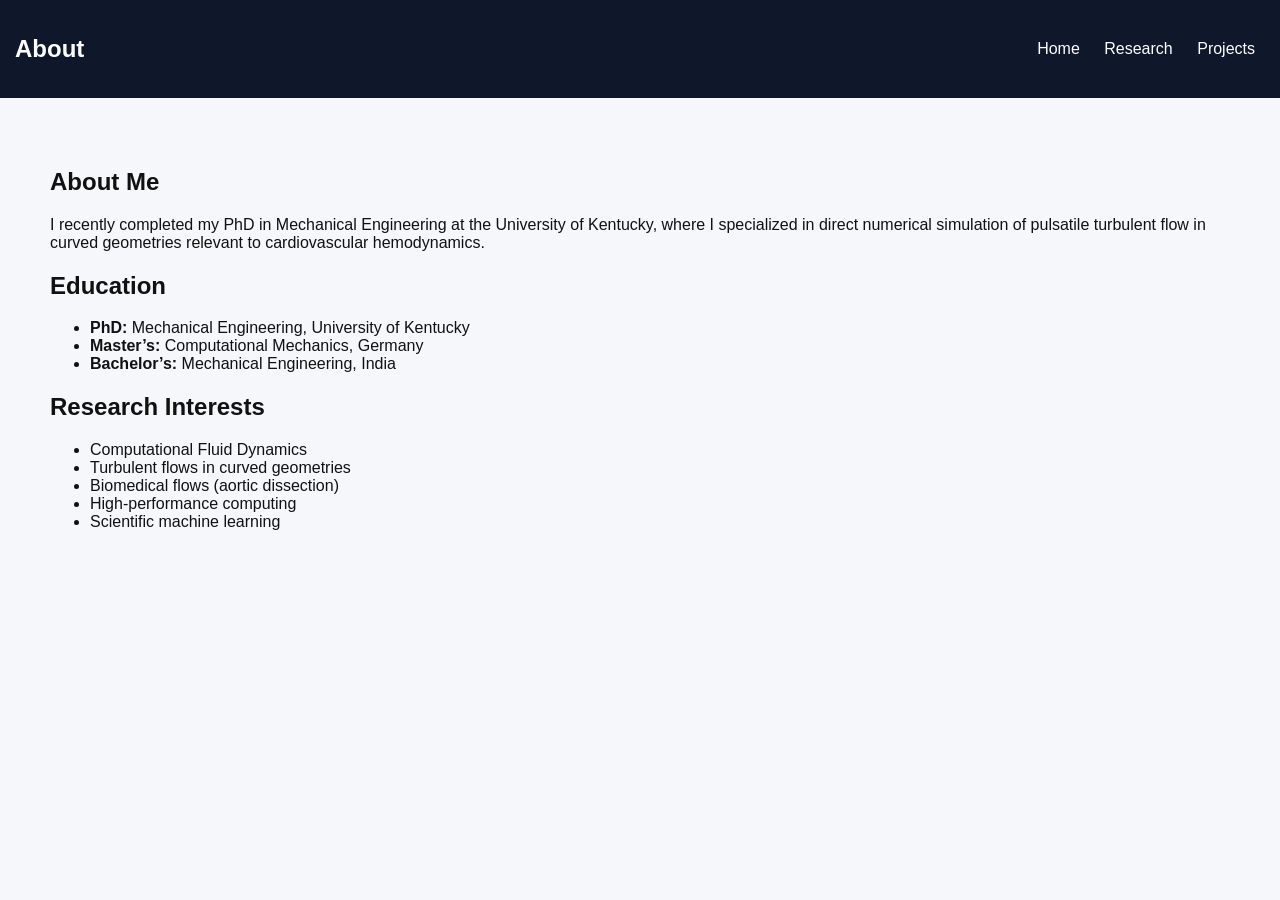
==== about.html @ f454775c "style change" ====
<!DOCTYPE html>
<html>

<head>
    <meta charset="UTF-8">
    <title>About - Gokul Anugrah</title>
    <link rel="stylesheet" href="css/style.css">
</head>

<body>

<header class="navbar">
    <h2 class="logo">About</h2>
    <nav>
        <a href="index.html">Home</a>
        <a href="research.html">Research</a>
        <a href="projects.html">Projects</a>
    </nav>
</header>

<section class="section">

    <h1>About Me</h1>

    <p>
        I recently completed my PhD in Mechanical Engineering at the University of Kentucky,
        where I specialized in direct numerical simulation of pulsatile turbulent flow in curved geometries
        relevant to cardiovascular hemodynamics.
    </p>

    <h2>Education</h2>

    <ul>
        <li><b>PhD:</b> Mechanical Engineering, University of Kentucky</li>
        <li><b>Master’s:</b> Computational Mechanics, Germany</li>
        <li><b>Bachelor’s:</b> Mechanical Engineering, India</li>
    </ul>

    <h2>Research Interests</h2>

    <ul>
        <li>Computational Fluid Dynamics</li>
        <li>Turbulent flows in curved geometries</li>
        <li>Biomedical flows (aortic dissection)</li>
        <li>High-performance computing</li>
        <li>Scientific machine learning</li>
    </ul>

</section>

</body>

</html>
---- css/style.css ----
body {
    font-family: Arial, sans-serif;
    margin: 0;
    background: #f5f7fb;
    color: #111;
}

.navbar {
    background: #0f172a;
    color: white;
    padding: 15px;
    display: flex;
    justify-content: space-between;
    align-items: center;
}

.navbar a {
    color: white;
    margin: 0 10px;
    text-decoration: none;
}

.hero {
    padding: 80px;
    text-align: center;
    background: #e0e7ff;
}

.section {
    padding: 50px;
}

.dark {
    background: #eef2ff;
}

.grid {
    display: flex;
    gap: 20px;
}

.card {
    background: white;
    padding: 20px;
    border-radius: 10px;
    box-shadow: 0px 2px 10px rgba(0,0,0,0.1);
    flex: 1;
}

.btn {
    background: #2563eb;
    color: white;
    padding: 10px 15px;
    text-decoration: none;
    margin: 5px;
    border-radius: 5px;
}

.btn.secondary {
    background: #111;
}
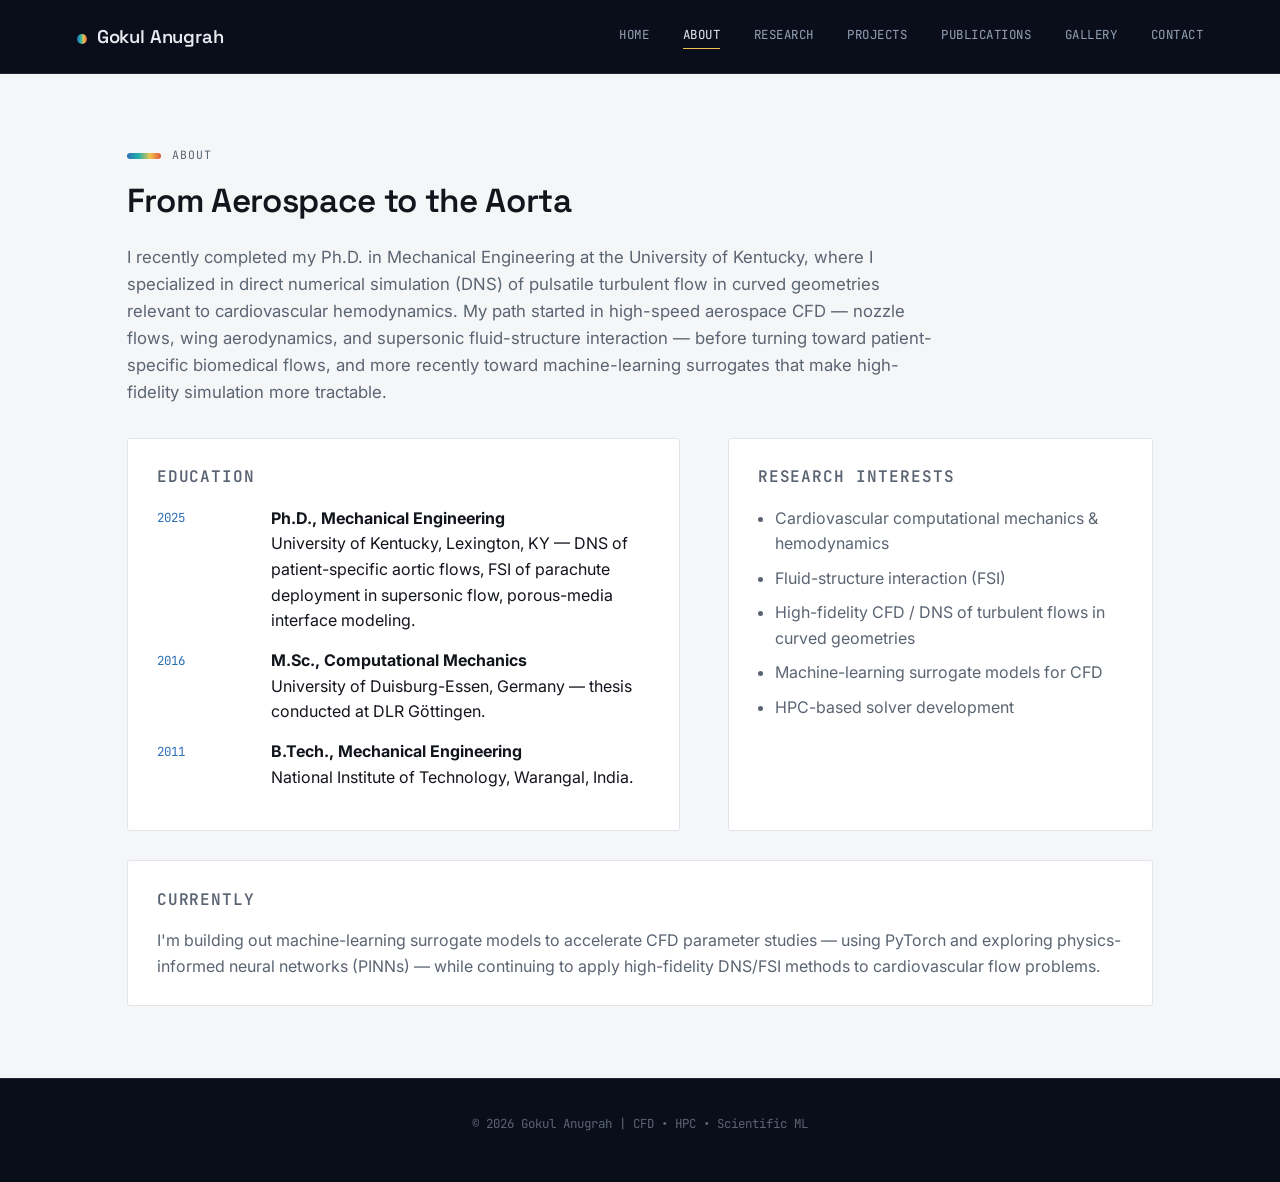
==== commit e38ddfee: "aesthetics" ====
--- a/about.html
+++ b/about.html
@@ -1,8 +1,9 @@
 <!DOCTYPE html>
-<html>
+<html lang="en">
 
 <head>
     <meta charset="UTF-8">
+    <meta name="viewport" content="width=device-width, initial-scale=1.0">
     <title>About - Gokul Anugrah</title>
     <link rel="stylesheet" href="css/style.css">
 </head>
@@ -10,43 +11,90 @@
 <body>
 
 <header class="navbar">
-    <h2 class="logo">About</h2>
+    <h2 class="logo">Gokul Anugrah</h2>
     <nav>
         <a href="index.html">Home</a>
+        <a href="about.html" class="active">About</a>
         <a href="research.html">Research</a>
         <a href="projects.html">Projects</a>
+        <a href="publications.html">Publications</a>
+        <a href="gallery.html">Gallery</a>
+        <a href="contact.html">Contact</a>
     </nav>
 </header>
 
 <section class="section">
 
-    <h1>About Me</h1>
+    <div class="section-label">
+        <span class="swatch" style="background: var(--flow-gradient);"></span>
+        <span>About</span>
+    </div>
+    <h1>From Aerospace to the Aorta</h1>
 
-    <p>
-        I recently completed my PhD in Mechanical Engineering at the University of Kentucky,
-        where I specialized in direct numerical simulation of pulsatile turbulent flow in curved geometries
-        relevant to cardiovascular hemodynamics.
+    <p class="lede">
+        I recently completed my Ph.D. in Mechanical Engineering at the University of Kentucky, where I
+        specialized in direct numerical simulation (DNS) of pulsatile turbulent flow in curved
+        geometries relevant to cardiovascular hemodynamics. My path started in high-speed aerospace
+        CFD — nozzle flows, wing aerodynamics, and supersonic fluid-structure interaction — before
+        turning toward patient-specific biomedical flows, and more recently toward machine-learning
+        surrogates that make high-fidelity simulation more tractable.
     </p>
 
-    <h2>Education</h2>
+    <div class="about-grid">
 
-    <ul>
-        <li><b>PhD:</b> Mechanical Engineering, University of Kentucky</li>
-        <li><b>Master’s:</b> Computational Mechanics, Germany</li>
-        <li><b>Bachelor’s:</b> Mechanical Engineering, India</li>
-    </ul>
+        <div class="about-block">
+            <h2>Education</h2>
+            <div class="timeline-item">
+                <span class="yr">2025</span>
+                <div>
+                    <b>Ph.D., Mechanical Engineering</b><br>
+                    University of Kentucky, Lexington, KY — DNS of patient-specific aortic flows,
+                    FSI of parachute deployment in supersonic flow, porous-media interface modeling.
+                </div>
+            </div>
+            <div class="timeline-item">
+                <span class="yr">2016</span>
+                <div>
+                    <b>M.Sc., Computational Mechanics</b><br>
+                    University of Duisburg-Essen, Germany — thesis conducted at DLR Göttingen.
+                </div>
+            </div>
+            <div class="timeline-item">
+                <span class="yr">2011</span>
+                <div>
+                    <b>B.Tech., Mechanical Engineering</b><br>
+                    National Institute of Technology, Warangal, India.
+                </div>
+            </div>
+        </div>
 
-    <h2>Research Interests</h2>
+        <div class="about-block">
+            <h2>Research Interests</h2>
+            <ul>
+                <li>Cardiovascular computational mechanics &amp; hemodynamics</li>
+                <li>Fluid-structure interaction (FSI)</li>
+                <li>High-fidelity CFD / DNS of turbulent flows in curved geometries</li>
+                <li>Machine-learning surrogate models for CFD</li>
+                <li>HPC-based solver development</li>
+            </ul>
+        </div>
 
-    <ul>
-        <li>Computational Fluid Dynamics</li>
-        <li>Turbulent flows in curved geometries</li>
-        <li>Biomedical flows (aortic dissection)</li>
-        <li>High-performance computing</li>
-        <li>Scientific machine learning</li>
-    </ul>
+    </div>
+
+    <div class="about-block" style="margin-top: 1.8rem;">
+        <h2>Currently</h2>
+        <p style="margin-bottom:0;">
+            I'm building out machine-learning surrogate models to accelerate CFD parameter studies —
+            using PyTorch and exploring physics-informed neural networks (PINNs) — while continuing to
+            apply high-fidelity DNS/FSI methods to cardiovascular flow problems.
+        </p>
+    </div>
 
 </section>
+
+<footer>
+    <p>© 2026 Gokul Anugrah | CFD • HPC • Scientific ML</p>
+</footer>
 
 </body>
 
--- a/css/style.css
+++ b/css/style.css
@@ -1,61 +1,451 @@
+/* ============================================================
+   Gokul Anugrah — Site Stylesheet
+   Design language: grounded in CFD post-processing conventions —
+   dark contour-plot backgrounds, a velocity-magnitude colorbar
+   (blue -> teal -> amber -> red) used as a recurring signature,
+   and monospace "figure caption" data tags on gallery cards.
+   ============================================================ */
+
+@import url('https://fonts.googleapis.com/css2?family=Space+Grotesk:wght@400;500;600;700&family=Inter:wght@400;500;600&family=JetBrains+Mono:wght@400;500&display=swap');
+
+:root {
+    /* --- core palette --- */
+    --ink: #0A0E1A;
+    --ink-2: #121A2B;
+    --ink-3: #1B2438;
+    --line-dark: rgba(232, 234, 240, 0.12);
+    --text-inverse: #E8EAF0;
+    --text-inverse-dim: #93A0B4;
+
+    --paper: #F5F6F8;
+    --paper-2: #FFFFFF;
+    --line: #E1E4EA;
+    --text: #12151C;
+    --text-dim: #5B6472;
+
+    /* --- flow colormap (velocity-magnitude legend) --- */
+    --flow-1: #2E6FB5;   /* low speed / blue   */
+    --flow-2: #21B0AC;   /* teal                */
+    --flow-3: #EFC24B;   /* amber               */
+    --flow-4: #E1583F;   /* peak / red-orange   */
+    --flow-gradient: linear-gradient(90deg, var(--flow-1) 0%, var(--flow-2) 34%, var(--flow-3) 68%, var(--flow-4) 100%);
+
+    --radius: 3px;
+    --serif-display: 'Space Grotesk', sans-serif;
+    --sans-body: 'Inter', sans-serif;
+    --mono: 'JetBrains Mono', monospace;
+}
+
+* { box-sizing: border-box; }
+
+html { scroll-behavior: smooth; }
+
 body {
-    font-family: Arial, sans-serif;
     margin: 0;
-    background: #f5f7fb;
-    color: #111;
-}
+    font-family: var(--sans-body);
+    background: var(--paper);
+    color: var(--text);
+    line-height: 1.6;
+    -webkit-font-smoothing: antialiased;
+}
+
+h1, h2, h3, h4 {
+    font-family: var(--serif-display);
+    font-weight: 600;
+    letter-spacing: -0.01em;
+    margin: 0 0 0.5em 0;
+    color: inherit;
+}
+
+a { color: inherit; text-decoration: none; }
+
+p { margin: 0 0 1em 0; color: var(--text-dim); }
+
+img { max-width: 100%; display: block; }
+
+/* ---------------- Navbar ---------------- */
 
 .navbar {
-    background: #0f172a;
-    color: white;
-    padding: 15px;
     display: flex;
+    align-items: center;
     justify-content: space-between;
+    padding: 22px 6vw;
+    background: var(--ink);
+    border-bottom: 1px solid var(--line-dark);
+    position: sticky;
+    top: 0;
+    z-index: 100;
+}
+
+.navbar .logo {
+    font-family: var(--serif-display);
+    font-size: 1.15rem;
+    color: var(--text-inverse);
+    margin: 0;
+    letter-spacing: -0.01em;
+}
+
+.navbar .logo::before {
+    content: "";
+    display: inline-block;
+    width: 10px;
+    height: 10px;
+    margin-right: 10px;
+    border-radius: 50%;
+    background: var(--flow-gradient);
+    vertical-align: middle;
+}
+
+.navbar nav {
+    display: flex;
+    gap: 2.1rem;
+    flex-wrap: wrap;
+}
+
+.navbar nav a {
+    font-family: var(--mono);
+    font-size: 0.78rem;
+    letter-spacing: 0.04em;
+    text-transform: uppercase;
+    color: var(--text-inverse-dim);
+    padding-bottom: 3px;
+    border-bottom: 1px solid transparent;
+    transition: color 0.2s ease, border-color 0.2s ease;
+}
+
+.navbar nav a:hover,
+.navbar nav a.active {
+    color: var(--text-inverse);
+    border-bottom-color: var(--flow-3);
+}
+
+/* ---------------- Hero (index) ---------------- */
+
+.hero {
+    display: flex;
     align-items: center;
-}
-
-.navbar a {
-    color: white;
-    margin: 0 10px;
-    text-decoration: none;
-}
-
-.hero {
-    padding: 80px;
+    gap: 4vw;
+    padding: 5.5rem 6vw;
+    background: var(--ink);
+    color: var(--text-inverse);
+    position: relative;
+    overflow: hidden;
+    flex-wrap: wrap;
+}
+
+.hero::before {
+    content: "";
+    position: absolute;
+    inset: 0;
+    background-image:
+        radial-gradient(circle at 12% 20%, rgba(46,111,181,0.18), transparent 40%),
+        radial-gradient(circle at 85% 75%, rgba(225,88,63,0.14), transparent 45%);
+    pointer-events: none;
+}
+
+.hero .profile-pic {
+    width: 200px;
+    height: 200px;
+    border-radius: 50%;
+    object-fit: cover;
+    border: 2px solid var(--line-dark);
+    position: relative;
+    flex-shrink: 0;
+}
+
+.hero-text { position: relative; max-width: 640px; }
+
+.hero-text .eyebrow {
+    font-family: var(--mono);
+    font-size: 0.78rem;
+    letter-spacing: 0.08em;
+    text-transform: uppercase;
+    color: var(--flow-3);
+    margin-bottom: 0.9rem;
+    display: block;
+}
+
+.hero-text h1 {
+    font-size: clamp(1.8rem, 3.4vw, 2.6rem);
+    color: var(--text-inverse);
+    line-height: 1.15;
+}
+
+.hero-text p {
+    color: var(--text-inverse-dim);
+    font-size: 1.02rem;
+}
+
+.buttons { display: flex; gap: 0.9rem; margin-top: 1.6rem; flex-wrap: wrap; }
+
+.btn {
+    font-family: var(--mono);
+    font-size: 0.8rem;
+    letter-spacing: 0.03em;
+    padding: 0.75rem 1.4rem;
+    border-radius: var(--radius);
+    background: var(--flow-gradient);
+    color: #0A0E1A;
+    font-weight: 500;
+    border: 1px solid transparent;
+    transition: filter 0.2s ease, transform 0.2s ease;
+}
+
+.btn:hover { filter: brightness(1.08); transform: translateY(-1px); }
+
+.btn.secondary {
+    background: transparent;
+    color: var(--text-inverse);
+    border: 1px solid var(--line-dark);
+}
+
+.btn.secondary:hover { border-color: var(--flow-3); color: var(--flow-3); }
+
+/* ---------------- Sections ---------------- */
+
+.section {
+    padding: 4.5rem 6vw;
+    max-width: 1180px;
+    margin: 0 auto;
+}
+
+.section.dark {
+    background: var(--ink);
+    color: var(--text-inverse);
+    max-width: none;
+}
+
+.section.dark > * { max-width: 1180px; margin-left: auto; margin-right: auto; }
+
+.section.dark h2 { color: var(--text-inverse); }
+.section.dark p { color: var(--text-inverse-dim); }
+
+.section h1 {
+    font-size: clamp(1.6rem, 2.6vw, 2.1rem);
+}
+
+.section h2 {
+    font-size: 1.5rem;
+}
+
+.section-label {
+    display: flex;
+    align-items: center;
+    gap: 0.7rem;
+    margin-bottom: 0.6rem;
+}
+
+.section-label .swatch {
+    width: 34px;
+    height: 6px;
+    border-radius: 3px;
+}
+
+.section-label span {
+    font-family: var(--mono);
+    font-size: 0.72rem;
+    letter-spacing: 0.09em;
+    text-transform: uppercase;
+    color: var(--text-dim);
+}
+
+.section.dark .section-label span { color: var(--text-inverse-dim); }
+
+.lede {
+    font-size: 1.05rem;
+    max-width: 74ch;
+}
+
+/* ---------------- Cards / grid ---------------- */
+
+.grid {
+    display: grid;
+    grid-template-columns: repeat(auto-fit, minmax(280px, 1fr));
+    gap: 1.6rem;
+    margin-top: 2rem;
+}
+
+.card {
+    background: var(--paper-2);
+    border: 1px solid var(--line);
+    border-radius: var(--radius);
+    overflow: hidden;
+    transition: transform 0.2s ease, box-shadow 0.2s ease;
+}
+
+.section.dark .card {
+    background: var(--ink-2);
+    border-color: var(--line-dark);
+}
+
+.card:hover {
+    transform: translateY(-3px);
+    box-shadow: 0 10px 28px rgba(10,14,26,0.14);
+}
+
+.card .card-body { padding: 1.3rem 1.4rem 1.5rem; }
+
+.card h3 {
+    font-size: 1.05rem;
+    margin-bottom: 0.4rem;
+}
+
+.card p { font-size: 0.92rem; margin-bottom: 0; }
+
+/* ---------------- Gallery-specific ---------------- */
+
+.gallery-intro {
+    border-bottom: 1px solid var(--line);
+    padding-bottom: 2.5rem;
+    margin-bottom: 1rem;
+}
+
+.category {
+    padding: 3.2rem 0;
+    border-bottom: 1px solid var(--line);
+}
+
+.category:last-of-type { border-bottom: none; }
+
+.category-head { max-width: 74ch; margin-bottom: 0.6rem; }
+
+.category-desc { font-size: 0.98rem; }
+
+.subheading {
+    font-family: var(--mono);
+    font-size: 0.82rem;
+    letter-spacing: 0.03em;
+    text-transform: uppercase;
+    color: var(--text);
+    margin: 2.2rem 0 0.3rem 0;
+    padding-top: 1.6rem;
+    border-top: 1px dashed var(--line);
+}
+
+.subheading:first-of-type { border-top: none; padding-top: 0; }
+
+.figure-card {
+    background: var(--paper-2);
+    border: 1px solid var(--line);
+    border-radius: var(--radius);
+    overflow: hidden;
+}
+
+.figure-media { background: var(--ink); position: relative; }
+.figure-media img { width: 100%; height: 100%; object-fit: cover; }
+
+.figure-tags {
+    display: flex;
+    flex-wrap: wrap;
+    gap: 0.4rem;
+    padding: 0.9rem 1.1rem 0;
+}
+
+.tag {
+    font-family: var(--mono);
+    font-size: 0.68rem;
+    letter-spacing: 0.02em;
+    padding: 0.22rem 0.55rem;
+    border-radius: 999px;
+    border: 1px solid var(--line);
+    color: var(--text-dim);
+    white-space: nowrap;
+}
+
+figcaption, .figure-caption {
+    font-size: 0.88rem;
+    color: var(--text-dim);
+    padding: 0.6rem 1.1rem 1.1rem;
+}
+
+figcaption strong, .figure-caption strong { color: var(--text); }
+
+.pair-grid {
+    display: grid;
+    grid-template-columns: repeat(auto-fit, minmax(300px, 1fr));
+    gap: 1.4rem;
+    margin-top: 1.2rem;
+}
+
+.pair-grid .figure-card:first-child .figure-media { border-bottom: 2px solid var(--flow-2); }
+
+.triple-grid {
+    display: grid;
+    grid-template-columns: repeat(auto-fit, minmax(260px, 1fr));
+    gap: 1.4rem;
+    margin-top: 1.2rem;
+}
+
+/* ---------------- References ---------------- */
+
+.references {
+    background: var(--ink);
+    color: var(--text-inverse);
+    padding: 3.5rem 6vw;
+}
+
+.references-inner { max-width: 1180px; margin: 0 auto; }
+
+.references h2 { color: var(--text-inverse); font-size: 1.2rem; }
+
+.references ol {
+    padding-left: 1.2rem;
+    color: var(--text-inverse-dim);
+    font-size: 0.9rem;
+}
+
+.references li { margin-bottom: 0.75rem; }
+.references li a { color: var(--flow-3); border-bottom: 1px dotted rgba(239,194,75,0.4); }
+.references li a:hover { border-bottom-style: solid; }
+
+/* ---------------- About page ---------------- */
+
+.about-grid {
+    display: grid;
+    grid-template-columns: 1.3fr 1fr;
+    gap: 3rem;
+    margin-top: 2rem;
+}
+
+.about-block {
+    background: var(--paper-2);
+    border: 1px solid var(--line);
+    border-radius: var(--radius);
+    padding: 1.6rem 1.8rem;
+}
+
+.about-block h2 {
+    font-size: 1rem;
+    font-family: var(--mono);
+    text-transform: uppercase;
+    letter-spacing: 0.06em;
+    color: var(--text-dim);
+    margin-bottom: 1rem;
+}
+
+.about-block ul { margin: 0; padding-left: 1.1rem; color: var(--text-dim); }
+.about-block li { margin-bottom: 0.55rem; }
+.about-block li b { color: var(--text); }
+
+.timeline-item { display: grid; grid-template-columns: 100px 1fr; gap: 0.9rem; margin-bottom: 0.9rem; }
+.timeline-item .yr { font-family: var(--mono); font-size: 0.78rem; color: var(--flow-1); padding-top: 0.15rem; }
+
+@media (max-width: 820px) {
+    .about-grid { grid-template-columns: 1fr; }
+    .hero { flex-direction: column; text-align: center; padding: 3.5rem 7vw; }
+    .buttons { justify-content: center; }
+    .navbar { flex-direction: column; gap: 1rem; padding: 18px 6vw; }
+    .navbar nav { gap: 1.1rem 1.6rem; justify-content: center; }
+}
+
+/* ---------------- Footer ---------------- */
+
+footer {
     text-align: center;
-    background: #e0e7ff;
-}
-
-.section {
-    padding: 50px;
-}
-
-.dark {
-    background: #eef2ff;
-}
-
-.grid {
-    display: flex;
-    gap: 20px;
-}
-
-.card {
-    background: white;
-    padding: 20px;
-    border-radius: 10px;
-    box-shadow: 0px 2px 10px rgba(0,0,0,0.1);
-    flex: 1;
-}
-
-.btn {
-    background: #2563eb;
-    color: white;
-    padding: 10px 15px;
-    text-decoration: none;
-    margin: 5px;
-    border-radius: 5px;
-}
-
-.btn.secondary {
-    background: #111;
-}
+    padding: 2.2rem 6vw;
+    background: var(--ink);
+    color: var(--text-inverse-dim);
+    font-family: var(--mono);
+    font-size: 0.78rem;
+    border-top: 1px solid var(--line-dark);
+}
